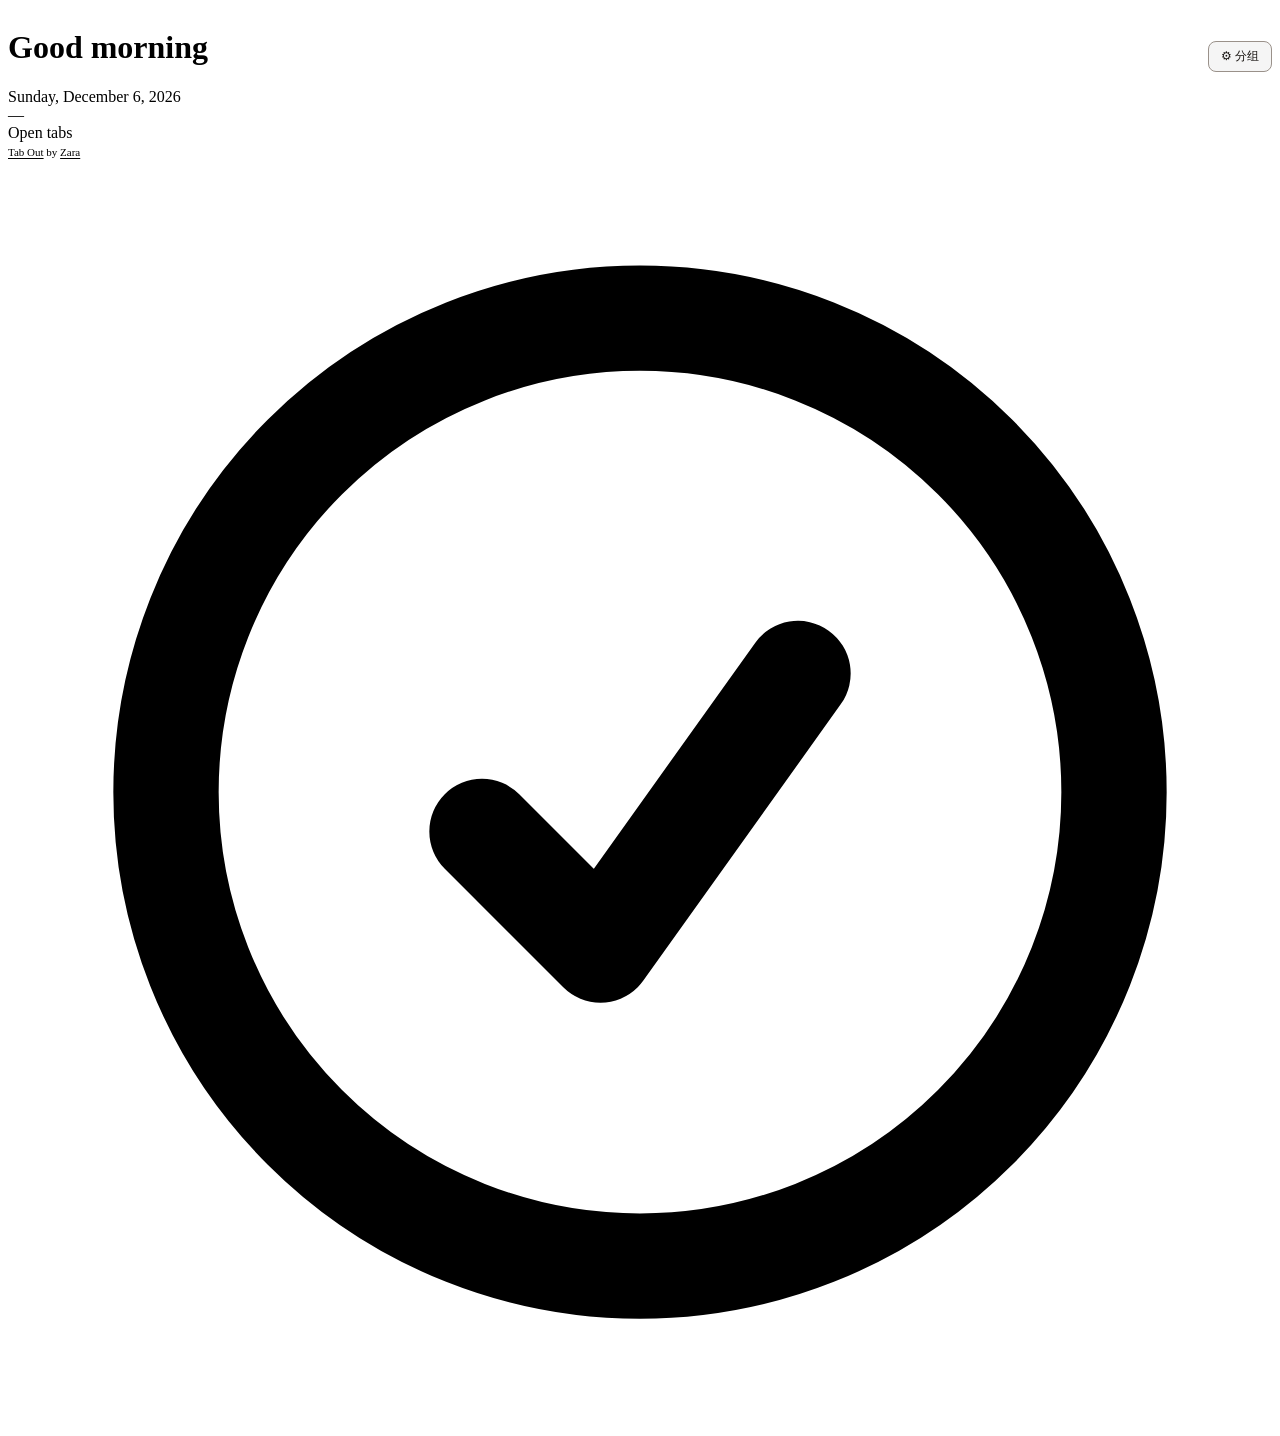
==== src/modes/tabout/index.html @ 0fa04575 "KaiTab Phase 0 MVP: 多模式壳 + Tab Out 优化 (v0.2.3) - 壳: 设置面板(模式开关/默认启动模式/版本号)、全局快捷键(Ctrl+Shift+1..4)、备份与" ====
<!DOCTYPE html>
<html lang="en">
<head>
  <meta charset="UTF-8">
  <meta name="viewport" content="width=device-width, initial-scale=1.0">
  <title>Tab Out</title>

  <!-- Google Fonts: Newsreader (for headings/numbers) + DM Sans (for body text) -->
  <link rel="preconnect" href="https://fonts.googleapis.com">
  <link href="https://fonts.googleapis.com/css2?family=Newsreader:ital,opsz,wght@0,6..72,300;0,6..72,400;0,6..72,500;1,6..72,300;1,6..72,400&family=DM+Sans:wght@300;400;500;600&display=swap" rel="stylesheet">

  <link rel="stylesheet" href="style.css">

  <!-- KaiTab option B: 自定义分组规则弹窗样式（inline 允许，CSP style-src 含 'unsafe-inline'） -->
  <style>
    header { display: flex; align-items: center; justify-content: space-between; gap: 16px; }
    .header-right { margin-left: auto; }
    .header-btn {
      border: 1px solid var(--muted, #9a918a);
      background: rgba(0,0,0,0.04);
      color: var(--ink, #1a1613);
      font: inherit; font-size: 12px;
      padding: 6px 12px; border-radius: 8px; cursor: pointer;
    }
    .header-btn:hover { background: rgba(0,0,0,0.08); }
    .tabout-modal {
      position: fixed; inset: 0; z-index: 1000;
      display: flex; align-items: center; justify-content: center;
      background: rgba(0,0,0,0.55);
    }
    .tabout-modal.hidden { display: none; }
    .tabout-modal-card {
      width: 460px; max-width: 92vw; max-height: 86vh; overflow: auto;
      background: var(--card, #16161f); border: 1px solid var(--border, #2a2a3a);
      border-radius: 14px; padding: 18px 20px; color: var(--text, #e6e6ef);
      box-shadow: 0 20px 60px rgba(0,0,0,0.5);
    }
    .tabout-modal-head { display: flex; justify-content: space-between; align-items: center; }
    .tabout-modal-head h3 { font-size: 15px; margin: 0; }
    .tabout-modal-head button { background: none; border: none; color: var(--muted, #888); font-size: 18px; cursor: pointer; }
    .tabout-modal-hint { font-size: 12px; color: var(--muted, #888); margin: 8px 0 14px; line-height: 1.6; }
    .tabout-groups-list { display: flex; flex-direction: column; gap: 8px; margin-bottom: 14px; }
    .cg-row { display: flex; align-items: center; justify-content: space-between; gap: 10px; padding: 8px 10px; background: rgba(255,255,255,0.04); border-radius: 8px; }
    .cg-row-main { font-size: 13px; }
    .cg-row-meta { color: var(--muted, #888); font-size: 11px; margin-left: 6px; }
    .cg-del { background: none; border: none; color: #ff6b6b; cursor: pointer; font-size: 14px; }
    .cg-empty { font-size: 12px; color: var(--muted, #888); padding: 6px 0; }
    .tabout-group-form { display: grid; grid-template-columns: 1fr 1fr; gap: 8px; }
    .tabout-group-form input, .tabout-group-form select {
      background: rgba(255,255,255,0.05); border: 1px solid var(--border, #2a2a3a);
      color: var(--text, #e6e6ef); border-radius: 8px; padding: 8px 10px; font: inherit; font-size: 13px;
    }
    .tabout-group-form #cg-label { grid-column: 1 / -1; }
    .tabout-group-form #cg-add { grid-column: 1 / -1; background: rgba(255,255,255,0.08); border: 1px solid var(--border,#2a2a3a); color: var(--text,#e6e6ef); border-radius: 8px; padding: 8px; cursor: pointer; font: inherit; font-size: 13px; }
    .tabout-modal-foot { margin-top: 14px; display: flex; justify-content: flex-end; }
    .tabout-modal-foot .primary { background: #4f46e5; color: #fff; border: none; border-radius: 8px; padding: 8px 18px; cursor: pointer; font: inherit; font-size: 13px; }
  </style>
</head>
<body>
<div class="container">



  <!-- ================================================================
       HEADER — greeting on the left
       ================================================================ -->
  <header>
    <div class="header-left">
      <!-- "Good afternoon" — written by getGreeting() in app.js -->
      <h1 id="greeting"></h1>
      <!-- "Friday, April 4, 2026" — written by getDateDisplay() in app.js -->
      <div class="date" id="dateDisplay"></div>
    </div>
    <div class="header-right">
      <button id="tabout-groups-btn" class="header-btn" title="分组规则" aria-label="分组规则">⚙ 分组</button>
    </div>
  </header>

  <!-- ================================================================
       TAB OUT DUPES BANNER — appears when you have extra Tab Out tabs open
       Hidden by default; app.js shows it when dupeTabOutCount > 1
       ================================================================ -->
  <div class="tab-cleanup-banner" id="tabOutDupeBanner" style="display:none">
    <div class="tab-cleanup-left">
      <div class="tab-cleanup-icon">
        <svg xmlns="http://www.w3.org/2000/svg" fill="none" viewBox="0 0 24 24" stroke-width="1.5" stroke="currentColor">
          <path stroke-linecap="round" stroke-linejoin="round" d="M15.75 17.25v3.375c0 .621-.504 1.125-1.125 1.125h-9.75a1.125 1.125 0 0 1-1.125-1.125V7.875c0-.621.504-1.125 1.125-1.125H6.75a9.06 9.06 0 0 1 1.5.124m7.5 10.376h3.375c.621 0 1.125-.504 1.125-1.125V11.25c0-4.46-3.243-8.161-7.5-8.876a9.06 9.06 0 0 0-1.5-.124H9.375c-.621 0-1.125.504-1.125 1.125v3.5m7.5 10.375H9.375a1.125 1.125 0 0 1-1.125-1.125v-9.25m12 6.625v-1.875a3.375 3.375 0 0 0-3.375-3.375h-1.5a1.125 1.125 0 0 1-1.125-1.125v-1.5a3.375 3.375 0 0 0-3.375-3.375H9.75" />
        </svg>
      </div>
      <div class="tab-cleanup-text">
        You have <strong id="tabOutDupeCount"></strong> Tab Out tabs open. Keep just this one?
      </div>
    </div>
    <button class="tab-cleanup-btn" data-action="close-tabout-dupes">Close extras</button>
  </div>

  <!-- ================================================================
       MAIN CONTENT AREA — two-column layout
       Left: open tabs (domain/mission cards)
       Right: saved for later checklist
       The right column only renders when it has items (JS controls this)
       ================================================================ -->
  <div class="dashboard-columns" id="dashboardColumns">

    <!-- LEFT COLUMN: Open tabs -->
    <div class="active-section" id="openTabsSection" style="display:none">
      <div class="section-header">
        <h2 id="openTabsSectionTitle">Right now</h2>
        <div class="section-line"></div>
        <div class="section-count" id="openTabsSectionCount"></div>
      </div>
      <div class="missions" id="openTabsMissions"></div>
    </div>

    <!-- RIGHT COLUMN: Saved for Later checklist -->
    <div class="deferred-column" id="deferredColumn" style="display:none">
      <div class="section-header">
        <h2>Saved for later</h2>
        <div class="section-line"></div>
        <div class="section-count" id="deferredCount"></div>
      </div>

      <!-- Active checklist items — injected by renderDeferredList() in app.js -->
      <div class="deferred-list" id="deferredList"></div>

      <!-- Empty state — shown when no active deferred tabs -->
      <div class="deferred-empty" id="deferredEmpty" style="display:none">
        Nothing saved. Living in the moment.
      </div>

      <!-- Archive section — collapsed by default -->
      <div class="deferred-archive" id="deferredArchive" style="display:none">
        <button class="archive-toggle" id="archiveToggle">
          <svg class="archive-chevron" xmlns="http://www.w3.org/2000/svg" fill="none" viewBox="0 0 24 24" stroke-width="2" stroke="currentColor"><path stroke-linecap="round" stroke-linejoin="round" d="m19.5 8.25-7.5 7.5-7.5-7.5" /></svg>
          Archive
          <span class="archive-count" id="archiveCount"></span>
        </button>
        <div class="archive-body" id="archiveBody" style="display:none">
          <input type="text" class="archive-search" id="archiveSearch" placeholder="Search archived tabs...">
          <div class="archive-list" id="archiveList"></div>
        </div>
      </div>
    </div>

  </div><!-- end .dashboard-columns -->

  <!-- ================================================================
       FOOTER — global stats + refresh control
       ================================================================ -->
  <footer>
    <div class="footer-stats">
      <div class="stat">
        <div class="stat-num" id="statTabs">—</div>
        <div class="stat-label">Open tabs</div>
      </div>
    </div>
    <div class="last-refresh">
      <span style="color: var(--muted); font-size: 11px;"><a href="https://github.com/zarazhangrui/tab-out" target="_blank" style="color: var(--muted); text-decoration: underline; text-underline-offset: 2px;">Tab Out</a> by <a href="https://x.com/zarazhangrui" target="_blank" style="color: var(--muted); text-decoration: underline; text-underline-offset: 2px;">Zara</a></span>
    </div>
  </footer>

</div><!-- end .container -->

<!-- ================================================================
     TOAST — floats above everything, used for action confirmations
     Hidden by default via CSS (opacity:0, translateY)
     ================================================================ -->
<div class="toast" id="toast">
  <!-- Checkmark circle icon (Heroicons outline) -->
  <svg xmlns="http://www.w3.org/2000/svg" fill="none" viewBox="0 0 24 24" stroke-width="2" stroke="currentColor">
    <path stroke-linecap="round" stroke-linejoin="round" d="M9 12.75 11.25 15 15 9.75M21 12a9 9 0 1 1-18 0 9 9 0 0 1 18 0Z" />
  </svg>
  <span id="toastText"></span>
</div>

<!-- Personal config (gitignored) — defines LOCAL_LANDING_PAGE_PATTERNS etc. -->
<!-- If the file doesn't exist, that's fine — app.js uses sensible defaults. -->

<!-- 自定义分组规则 设置弹窗 (KaiTab option B) -->
<div id="tabout-groups-modal" class="tabout-modal hidden">
  <div class="tabout-modal-card">
    <div class="tabout-modal-head">
      <h3>分组规则</h3>
      <button id="tabout-groups-close" aria-label="关闭">✕</button>
    </div>
    <p class="tabout-modal-hint">把指定域名归到一个自定义分组（如「工作」「资讯」）。规则按域名或后缀匹配，可加路径前缀。分组数据存在本地，会被 KaiTab 的「备份与恢复」一并导出。</p>
    <div id="tabout-groups-list" class="tabout-groups-list"></div>
    <div class="tabout-group-form">
      <input type="text" id="cg-label" placeholder="分组名，如 工作">
      <input type="text" id="cg-value" placeholder="域名，如 github.com">
      <select id="cg-match">
        <option value="hostname">精确域名</option>
        <option value="endsWith">后缀匹配（如 .google.com）</option>
      </select>
      <input type="text" id="cg-path" placeholder="路径前缀（可选，如 /issues）">
      <button id="cg-add">+ 添加规则</button>
    </div>
    <div class="tabout-modal-foot">
      <button id="tabout-groups-save" class="primary">保存并应用</button>
    </div>
  </div>
</div>

<!-- Main dashboard logic — loads last so the DOM is ready -->
<script src="app.js"></script>
</body>
</html>
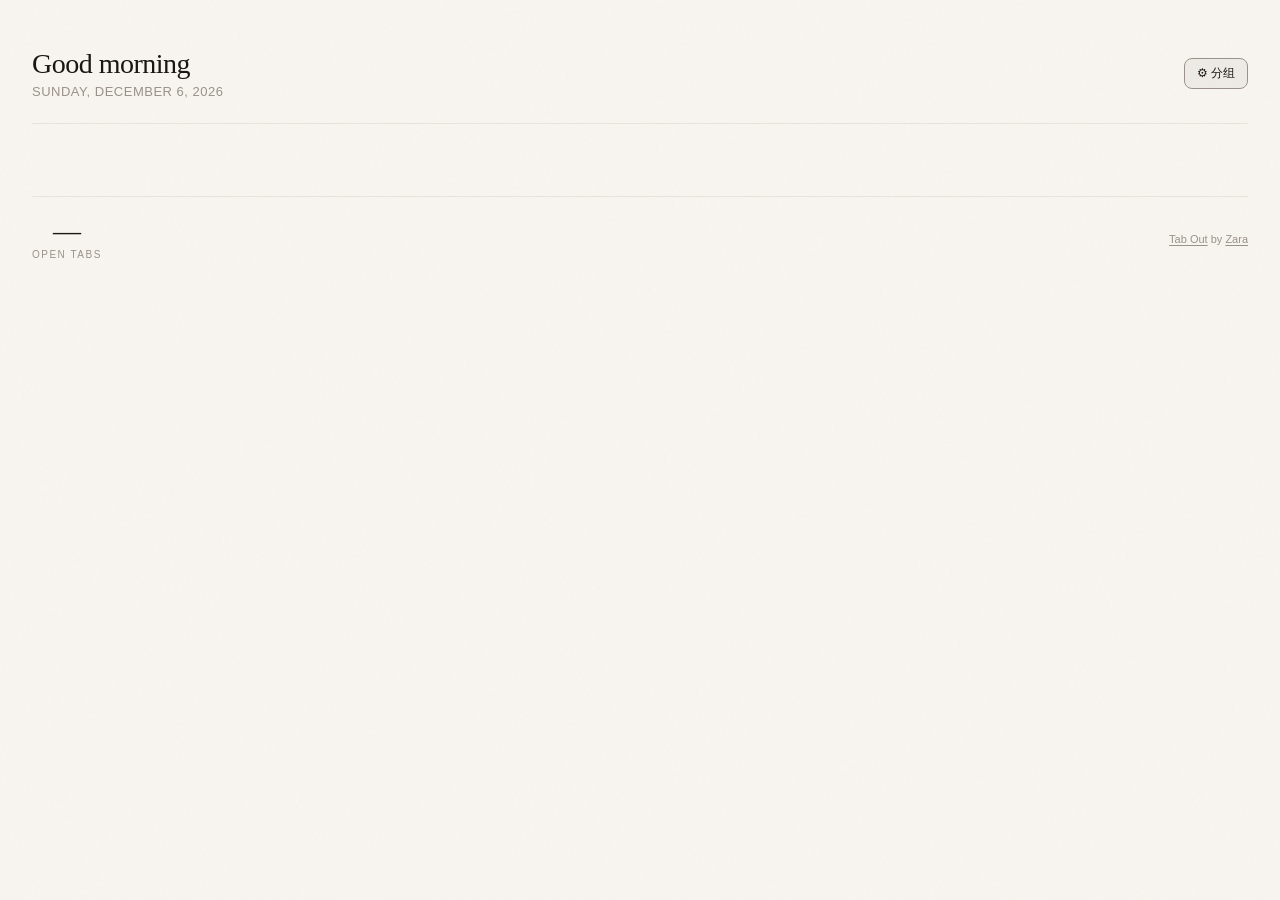
==== commit 26560c83: "feat: Tab Out 新增「常用站点磁贴」叠加层（Shortcuts） 数据与权限：自动项取 chrome.topSites（「最常访问」），走 optional_permissions，安装时" ====
--- a/src/modes/tabout/index.html
+++ b/src/modes/tabout/index.html
@@ -10,6 +10,9 @@
   <link href="https://fonts.googleapis.com/css2?family=Newsreader:ital,opsz,wght@0,6..72,300;0,6..72,400;0,6..72,500;1,6..72,300;1,6..72,400&family=DM+Sans:wght@300;400;500;600&display=swap" rel="stylesheet">
 
   <link rel="stylesheet" href="style.css">
+
+  <!-- KaiTab 叠加层：常用站点磁贴样式（KaiTab 新增，非上游内容） -->
+  <link rel="stylesheet" href="kaitab-tiles.css">
 
   <!-- KaiTab option B: 自定义分组规则弹窗样式（inline 允许，CSP style-src 含 'unsafe-inline'） -->
   <style>
@@ -77,6 +80,13 @@
   </header>
 
   <!-- ================================================================
+       KaiTab 叠加层：常用站点磁贴
+       由 kaitab-tiles.js 渲染，数据源 chrome.topSites（可选权限）。
+       未授权 / 已关闭时渲染为空，不占位。此区块属 KaiTab 新增，非上游内容。
+       ================================================================ -->
+  <div id="kaitab-tiles"></div>
+
+  <!-- ================================================================
        TAB OUT DUPES BANNER — appears when you have extra Tab Out tabs open
        Hidden by default; app.js shows it when dupeTabOutCount > 1
        ================================================================ -->
@@ -203,5 +213,8 @@
 
 <!-- Main dashboard logic — loads last so the DOM is ready -->
 <script src="app.js"></script>
+
+<!-- KaiTab 叠加层：常用站点磁贴（KaiTab 新增，独立文件便于日后整体抽离） -->
+<script src="kaitab-tiles.js"></script>
 </body>
 </html>
--- a/src/modes/tabout/style.css
+++ b/src/modes/tabout/style.css
@@ -0,0 +1,1181 @@
+/* ============================================================
+   Tab Mission Control — Dashboard Styles
+   Extracted directly from mockup.html — do not modify unless
+   also updating the mockup. This is the approved design.
+   ============================================================ */
+
+:root {
+  --ink: #1a1613;
+  --paper: #f8f5f0;
+  --warm-gray: #e8e2da;
+  --muted: #9a918a;
+  --accent-amber: #c8713a;
+  --accent-sage: #5a7a62;
+  --accent-slate: #5a6b7a;
+  --accent-rose: #b35a5a;
+  --status-active: #3d7a4a;
+  --status-cooling: #b8892e;
+  --status-abandoned: #b35a5a;
+  --card-bg: #fffdf9;
+  --shadow: rgba(26, 22, 19, 0.06);
+}
+
+* { margin: 0; padding: 0; box-sizing: border-box; }
+
+body {
+  font-family: 'DM Sans', sans-serif;
+  background: var(--paper);
+  color: var(--ink);
+  min-height: 100vh;
+  -webkit-font-smoothing: antialiased;
+}
+
+/* Subtle paper texture */
+body::before {
+  content: '';
+  position: fixed;
+  inset: 0;
+  background-image: url("data:image/svg+xml,%3Csvg viewBox='0 0 256 256' xmlns='http://www.w3.org/2000/svg'%3E%3Cfilter id='noise'%3E%3CfeTurbulence type='fractalNoise' baseFrequency='0.9' numOctaves='4' stitchTiles='stitch'/%3E%3C/filter%3E%3Crect width='100%25' height='100%25' filter='url(%23noise)' opacity='0.03'/%3E%3C/svg%3E");
+  pointer-events: none;
+  z-index: 0;
+}
+
+.container {
+  position: relative;
+  z-index: 1;
+  max-width: 960px;
+  margin: 0 auto;
+  padding: 48px 32px 80px;
+}
+
+/* When the saved-for-later sidebar is open, expand the container
+   so the tab grid still has room for 2-3 columns */
+.container:has(.dashboard-columns) {
+  max-width: 1300px;
+}
+
+/* ---- Header ---- */
+header {
+  display: flex;
+  justify-content: space-between;
+  align-items: flex-start;
+  margin-bottom: 48px;
+  padding-bottom: 24px;
+  border-bottom: 1px solid var(--warm-gray);
+}
+
+.header-left h1 {
+  font-family: 'Newsreader', serif;
+  font-weight: 300;
+  font-size: 28px;
+  letter-spacing: -0.5px;
+  color: var(--ink);
+  margin-bottom: 4px;
+}
+
+.header-left .date {
+  font-size: 13px;
+  color: var(--muted);
+  font-weight: 400;
+  letter-spacing: 0.5px;
+  text-transform: uppercase;
+}
+
+/* ---- Tab cleanup banner ---- */
+.tab-cleanup-banner {
+  background: linear-gradient(135deg, rgba(200, 113, 58, 0.04), rgba(200, 113, 58, 0.09));
+  border: 1px solid rgba(200, 113, 58, 0.18);
+  border-radius: 8px;
+  padding: 16px 24px;
+  display: flex;
+  align-items: center;
+  justify-content: space-between;
+  margin-bottom: 16px;
+}
+
+.tab-cleanup-left {
+  display: flex;
+  align-items: center;
+  gap: 16px;
+}
+
+.tab-cleanup-icon {
+  width: 36px;
+  height: 36px;
+  border-radius: 50%;
+  background: rgba(200, 113, 58, 0.1);
+  display: flex;
+  align-items: center;
+  justify-content: center;
+  flex-shrink: 0;
+}
+
+.tab-cleanup-icon svg {
+  width: 18px;
+  height: 18px;
+  color: var(--accent-amber);
+}
+
+.tab-cleanup-text {
+  font-size: 13px;
+  color: var(--ink);
+  line-height: 1.5;
+}
+
+.tab-cleanup-text strong {
+  font-weight: 600;
+}
+
+.tab-cleanup-btn {
+  font-family: 'DM Sans', sans-serif;
+  font-size: 12px;
+  font-weight: 600;
+  padding: 8px 20px;
+  border-radius: 6px;
+  border: none;
+  background: var(--accent-amber);
+  color: white;
+  cursor: pointer;
+  transition: all 0.2s;
+  white-space: nowrap;
+}
+
+.tab-cleanup-btn:hover {
+  opacity: 0.85;
+  transform: translateY(-1px);
+}
+
+/* ---- Nudge banner ---- */
+.nudge-banner {
+  background: linear-gradient(135deg, rgba(179, 90, 90, 0.04), rgba(179, 90, 90, 0.08));
+  border: 1px solid rgba(179, 90, 90, 0.15);
+  border-radius: 8px;
+  padding: 16px 24px;
+  display: flex;
+  align-items: center;
+  gap: 16px;
+  margin-bottom: 40px;
+}
+
+.nudge-icon {
+  width: 36px;
+  height: 36px;
+  border-radius: 50%;
+  background: rgba(179, 90, 90, 0.1);
+  display: flex;
+  align-items: center;
+  justify-content: center;
+  flex-shrink: 0;
+}
+
+.nudge-icon svg {
+  width: 18px;
+  height: 18px;
+  color: var(--status-abandoned);
+}
+
+.nudge-text {
+  font-size: 13px;
+  color: var(--ink);
+  line-height: 1.5;
+}
+
+.nudge-text strong {
+  font-weight: 600;
+}
+
+/* ---- Section Headers ---- */
+.section-header {
+  display: flex;
+  align-items: center;
+  gap: 12px;
+  margin-bottom: 20px;
+  margin-top: 8px;
+}
+
+.section-header h2 {
+  font-family: 'Newsreader', serif;
+  font-weight: 400;
+  font-size: 18px;
+  font-style: italic;
+  color: var(--muted);
+  white-space: nowrap;
+}
+
+.section-line {
+  flex: 1;
+  height: 1px;
+  background: var(--warm-gray);
+}
+
+.section-count {
+  font-size: 12px;
+  color: var(--muted);
+  font-weight: 500;
+  letter-spacing: 0.5px;
+  white-space: nowrap;
+}
+
+/* ---- Mission Cards ---- */
+.missions {
+  columns: 280px;
+  column-gap: 12px;
+  margin-bottom: 40px;
+}
+
+.mission-card {
+  background: var(--card-bg);
+  border: 1px solid var(--warm-gray);
+  border-radius: 8px;
+  padding: 16px 18px;
+  display: flex;
+  flex-direction: column;
+  gap: 8px;
+  transition: box-shadow 0.25s ease, transform 0.25s ease;
+  cursor: pointer;
+  position: relative;
+  overflow: hidden;
+  break-inside: avoid;       /* don't split a card across columns */
+  margin-bottom: 12px;       /* vertical spacing (replaces grid gap) */
+}
+
+/* Colored top border instead of side bar for grid cards */
+.mission-card::before {
+  content: '';
+  position: absolute;
+  top: 0;
+  left: 0;
+  right: 0;
+  height: 3px;
+  background: var(--warm-gray);
+}
+
+.mission-card.has-active-bar::before { background: var(--status-active); }
+.mission-card.has-amber-bar::before { background: var(--accent-amber); }
+.mission-card.has-neutral-bar::before { background: var(--warm-gray); }
+
+.mission-card:hover {
+  box-shadow: 0 4px 20px var(--shadow);
+  transform: translateY(-1px);
+}
+
+/* Closing animation — card scales down and fades out */
+.mission-card.closing {
+  opacity: 0;
+  transform: scale(0.9);
+  transition: opacity 0.25s ease, transform 0.25s ease;
+  pointer-events: none;
+}
+
+.mission-card.collapsed {
+  display: none !important;
+}
+
+/* Old side status bar — hidden, replaced by top border via ::before */
+.status-bar {
+  display: none;
+}
+
+.mission-content {
+  min-width: 0;
+}
+
+/* Hide the right-side meta (page count) — info is already in the badge */
+.mission-meta {
+  display: none;
+}
+
+.mission-top {
+  display: flex;
+  align-items: center;
+  gap: 10px;
+  margin-bottom: 6px;
+  flex-wrap: wrap;
+}
+
+.mission-name {
+  font-weight: 600;
+  font-size: 15px;
+  color: var(--ink);
+  letter-spacing: -0.2px;
+}
+
+.mission-tag {
+  font-size: 10px;
+  text-transform: uppercase;
+  letter-spacing: 1px;
+  font-weight: 600;
+  padding: 2px 8px;
+  border-radius: 3px;
+}
+
+.mission-tag.active {
+  color: var(--status-active);
+  background: rgba(61, 122, 74, 0.08);
+}
+
+.mission-tag.cooling {
+  color: var(--status-cooling);
+  background: rgba(184, 137, 46, 0.08);
+}
+
+.mission-tag.abandoned {
+  color: var(--status-abandoned);
+  background: rgba(179, 90, 90, 0.08);
+}
+
+/* Tab indicator badge — shows how many Chrome tabs are still open for this mission */
+.open-tabs-badge {
+  display: inline-flex;
+  align-items: center;
+  gap: 4px;
+  font-size: 10px;
+  font-weight: 500;
+  color: var(--accent-amber);
+  background: rgba(200, 113, 58, 0.08);
+  padding: 2px 8px;
+  border-radius: 3px;
+}
+
+.open-tabs-badge svg {
+  width: 10px;
+  height: 10px;
+}
+
+.mission-summary {
+  font-size: 13px;
+  color: var(--muted);
+  line-height: 1.5;
+  margin-bottom: 8px;
+}
+
+.mission-pages {
+  display: flex;
+  flex-direction: column;
+  gap: 0;
+}
+
+/* ---- Tab row — each tab is a full-width row with favicon, title, and actions ---- */
+.page-chip {
+  font-size: 13px;
+  color: var(--ink);
+  background: transparent;
+  padding: 8px 4px;
+  border-radius: 0;
+  border: none;
+  border-bottom: 1px solid rgba(154, 145, 138, 0.1);
+  position: relative;
+  display: flex;
+  align-items: center;
+  gap: 8px;
+  line-height: 1.4;
+}
+
+.page-chip:last-child,
+.page-chip-overflow {
+  border-bottom: none;
+}
+
+/* Favicon */
+.chip-favicon {
+  width: 16px;
+  height: 16px;
+  flex-shrink: 0;
+  border-radius: 2px;
+}
+
+/* Offline letter-badge fallback (no external favicon service needed) */
+.chip-favicon.favicon-letter,
+.deferred-favicon.favicon-letter {
+  display: inline-flex;
+  align-items: center;
+  justify-content: center;
+  color: #fff;
+  font-weight: 700;
+  line-height: 1;
+  text-transform: uppercase;
+}
+.chip-favicon.favicon-letter { font-size: 10px; }
+
+.deferred-favicon {
+  width: 14px;
+  height: 14px;
+  border-radius: 3px;
+  flex-shrink: 0;
+  vertical-align: -2px;
+  margin-right: 4px;
+}
+.deferred-favicon.favicon-letter { font-size: 9px; }
+
+/* Title text — wraps naturally, no truncation */
+.chip-text {
+  flex: 1;
+  min-width: 0;
+  /* Show up to 2 lines, then ellipsis */
+  display: -webkit-box;
+  -webkit-line-clamp: 2;
+  -webkit-box-orient: vertical;
+  overflow: hidden;
+}
+
+/* Duplicate badge */
+.chip-dupe-badge {
+  color: var(--accent-amber);
+  font-weight: 600;
+}
+
+/* Duplicate border highlight */
+.chip-has-dupes {
+  border-color: rgba(200, 113, 58, 0.25);
+}
+
+/* Action buttons grouped on the right */
+.chip-actions {
+  display: flex;
+  align-items: center;
+  gap: 2px;
+  flex-shrink: 0;
+  margin-left: auto;
+}
+
+/* ---- Chip action buttons (save + close) ---- */
+.chip-action {
+  display: inline-flex;
+  align-items: center;
+  justify-content: center;
+  background: none;
+  border: none;
+  color: var(--muted);
+  cursor: pointer;
+  padding: 4px;
+  border-radius: 4px;
+  opacity: 0.35;
+  transition: opacity 0.15s, color 0.15s, background 0.15s;
+  flex-shrink: 0;
+}
+
+.chip-action svg {
+  width: 15px;
+  height: 15px;
+}
+
+.chip-action:hover {
+  opacity: 1;
+  background: rgba(154, 145, 138, 0.1);
+}
+
+.chip-save:hover {
+  color: var(--accent-sage);
+  background: rgba(90, 122, 98, 0.08);
+}
+
+.chip-close:hover {
+  color: var(--status-abandoned);
+  background: rgba(179, 90, 90, 0.08);
+}
+
+.page-chip.clickable {
+  cursor: pointer;
+  transition: background 0.15s ease;
+}
+
+.page-chip.clickable:hover {
+  background: rgba(200, 113, 58, 0.04);
+}
+
+/* "+N more" overflow chip */
+.page-chip-overflow {
+  font-size: 12px;
+  color: var(--muted);
+  padding: 6px 4px;
+}
+
+/* mission-meta hidden — see above */
+
+.mission-time {
+  font-size: 12px;
+  color: var(--muted);
+  margin-bottom: 4px;
+}
+
+.mission-page-count {
+  font-size: 20px;
+  font-family: 'Newsreader', serif;
+  font-weight: 300;
+  color: var(--ink);
+  line-height: 1;
+}
+
+.mission-page-label {
+  font-size: 10px;
+  color: var(--muted);
+  text-transform: uppercase;
+  letter-spacing: 1px;
+}
+
+/* ---- Actions row ---- */
+.actions {
+  display: flex;
+  gap: 8px;
+  margin-top: 10px;
+}
+
+.action-btn {
+  font-size: 11px;
+  font-family: 'DM Sans', sans-serif;
+  font-weight: 500;
+  padding: 5px 14px;
+  border-radius: 4px;
+  border: 1px solid var(--warm-gray);
+  background: var(--card-bg);
+  color: var(--muted);
+  cursor: pointer;
+  transition: all 0.2s;
+  display: inline-flex;
+  align-items: center;
+  gap: 5px;
+}
+
+.action-btn:hover {
+  border-color: var(--ink);
+  color: var(--ink);
+}
+
+.action-btn svg {
+  width: 12px;
+  height: 12px;
+}
+
+.action-btn.primary {
+  background: var(--ink);
+  color: var(--paper);
+  border-color: var(--ink);
+}
+
+.action-btn.primary:hover {
+  opacity: 0.85;
+}
+
+.action-btn.close-tabs {
+  border-color: rgba(200, 113, 58, 0.3);
+  color: var(--accent-amber);
+  background: rgba(200, 113, 58, 0.04);
+}
+
+.action-btn.close-tabs:hover {
+  background: rgba(200, 113, 58, 0.1);
+  border-color: var(--accent-amber);
+}
+
+.action-btn.save-tabs {
+  border-color: rgba(90, 122, 98, 0.3);
+  color: var(--accent-sage);
+  background: rgba(90, 122, 98, 0.04);
+}
+
+.action-btn.save-tabs:hover {
+  background: rgba(90, 122, 98, 0.1);
+  border-color: var(--accent-sage);
+}
+
+.action-btn.danger {
+  color: var(--status-abandoned);
+}
+
+.action-btn.danger:hover {
+  border-color: var(--status-abandoned);
+  color: var(--status-abandoned);
+}
+
+/* ---- Toast notification ---- */
+.toast {
+  position: fixed;
+  bottom: 32px;
+  left: 50%;
+  transform: translateX(-50%) translateY(80px);
+  background: var(--ink);
+  color: var(--paper);
+  font-family: 'DM Sans', sans-serif;
+  font-size: 13px;
+  font-weight: 500;
+  padding: 12px 24px;
+  border-radius: 8px;
+  box-shadow: 0 8px 32px rgba(0,0,0,0.2);
+  z-index: 100;
+  opacity: 0;
+  transition: all 0.4s cubic-bezier(0.16, 1, 0.3, 1);
+  pointer-events: none;
+  display: flex;
+  align-items: center;
+  gap: 8px;
+}
+
+.toast.visible {
+  opacity: 1;
+  transform: translateX(-50%) translateY(0);
+}
+
+.toast svg {
+  width: 16px;
+  height: 16px;
+  color: var(--status-active);
+}
+
+/* ---- Footer ---- */
+footer {
+  margin-top: 48px;
+  padding-top: 20px;
+  border-top: 1px solid var(--warm-gray);
+  display: flex;
+  justify-content: space-between;
+  align-items: center;
+}
+
+.footer-stats {
+  display: flex;
+  gap: 32px;
+}
+
+.stat {
+  text-align: center;
+}
+
+.stat-num {
+  font-family: 'Newsreader', serif;
+  font-size: 28px;
+  font-weight: 300;
+  color: var(--ink);
+  line-height: 1;
+  transition: all 0.3s;
+}
+
+.stat-label {
+  font-size: 10px;
+  text-transform: uppercase;
+  letter-spacing: 1.5px;
+  color: var(--muted);
+  margin-top: 4px;
+}
+
+.last-refresh {
+  font-size: 11px;
+  color: var(--muted);
+}
+
+.refresh-btn {
+  font-family: 'DM Sans', sans-serif;
+  font-size: 11px;
+  font-weight: 500;
+  color: var(--accent-amber);
+  background: none;
+  border: none;
+  cursor: pointer;
+  text-decoration: underline;
+  text-underline-offset: 2px;
+}
+
+/* ---- Animations ---- */
+@keyframes fadeUp {
+  from { opacity: 0; transform: translateY(12px); }
+  to { opacity: 1; transform: translateY(0); }
+}
+
+header { animation: fadeUp 0.5s ease both; }
+.tab-cleanup-banner { animation: fadeUp 0.5s ease 0.1s both; }
+.nudge-banner { animation: fadeUp 0.5s ease 0.15s both; }
+.active-section .section-header { animation: fadeUp 0.5s ease 0.2s both; }
+.active-section .missions .mission-card:nth-child(1) { animation: fadeUp 0.4s ease 0.25s both; }
+.active-section .missions .mission-card:nth-child(2) { animation: fadeUp 0.4s ease 0.3s both; }
+.active-section .missions .mission-card:nth-child(3) { animation: fadeUp 0.4s ease 0.35s both; }
+.active-section .missions .mission-card:nth-child(4) { animation: fadeUp 0.4s ease 0.4s both; }
+.abandoned-section .section-header { animation: fadeUp 0.5s ease 0.45s both; }
+.abandoned-section .missions .mission-card:nth-child(1) { animation: fadeUp 0.4s ease 0.5s both; }
+.abandoned-section .missions .mission-card:nth-child(2) { animation: fadeUp 0.4s ease 0.55s both; }
+.abandoned-section .missions .mission-card:nth-child(3) { animation: fadeUp 0.4s ease 0.6s both; }
+footer { animation: fadeUp 0.5s ease 0.65s both; }
+
+.deferred-list .deferred-item:nth-child(1) { animation-delay: 0.05s; }
+.deferred-list .deferred-item:nth-child(2) { animation-delay: 0.1s; }
+.deferred-list .deferred-item:nth-child(3) { animation-delay: 0.15s; }
+.deferred-list .deferred-item:nth-child(4) { animation-delay: 0.2s; }
+.deferred-list .deferred-item:nth-child(5) { animation-delay: 0.25s; }
+.deferred-column .section-header { animation: fadeUp 0.5s ease 0.1s both; }
+
+
+/* ================================================================
+   STATIC DEFAULT VIEW — new elements added for "AI on demand"
+   ================================================================ */
+
+/* ---- Neutral status bar (domain-grouped cards, no AI color) ---- */
+.status-bar.neutral {
+  background: var(--warm-gray);
+}
+
+/* ---- "Domain" tag on static domain cards ---- */
+.mission-tag.neutral {
+  color: var(--muted);
+  background: rgba(154, 145, 138, 0.1);
+}
+
+/* ================================================================
+   MISSIONS EMPTY STATE
+   Shown when all mission cards have been closed.
+   A calm, satisfying "you did it" moment.
+   ================================================================ */
+
+.missions-empty-state {
+  /* Takes the full width — spans all columns */
+  column-span: all;
+
+  display: flex;
+  flex-direction: column;
+  align-items: center;
+  justify-content: center;
+  gap: 12px;
+
+  padding: 56px 24px;
+  text-align: center;
+
+  animation: fadeUp 0.5s ease both;
+}
+
+/* CSS-drawn checkmark in a glowing circle */
+.empty-checkmark {
+  width: 56px;
+  height: 56px;
+  border-radius: 50%;
+  background: rgba(90, 122, 98, 0.1);
+  border: 1.5px solid rgba(90, 122, 98, 0.3);
+
+  /* Soft sage glow */
+  box-shadow: 0 0 0 8px rgba(90, 122, 98, 0.05),
+              0 0 0 16px rgba(90, 122, 98, 0.03);
+
+  display: flex;
+  align-items: center;
+  justify-content: center;
+
+  /* Pop in with a gentle scale animation */
+  animation: checkPop 0.5s cubic-bezier(0.34, 1.56, 0.64, 1) 0.1s both;
+}
+
+.empty-checkmark svg {
+  width: 26px;
+  height: 26px;
+  color: var(--accent-sage);
+  stroke-width: 2.5;
+}
+
+@keyframes checkPop {
+  from { transform: scale(0.6); opacity: 0; }
+  to   { transform: scale(1);   opacity: 1; }
+}
+
+.empty-title {
+  font-family: 'Newsreader', serif;
+  font-size: 20px;
+  font-weight: 400;
+  font-style: italic;
+  color: var(--ink);
+  letter-spacing: -0.3px;
+}
+
+.empty-subtitle {
+  font-size: 13px;
+  color: var(--muted);
+  font-weight: 400;
+  letter-spacing: 0.3px;
+}
+
+
+/* ================================================================
+   UPDATE BANNER
+   Appears at the very top of the page when a new version is available.
+   Intentionally thin and unobtrusive — it's informational, not urgent.
+   The warm sage green palette feels calm and positive ("new thing!"),
+   contrasting with the amber/rose warning tones used elsewhere.
+   ================================================================ */
+
+.update-banner {
+  /* Thin bar — sits above the header, below the container's top padding */
+  display: flex;
+  align-items: center;
+  justify-content: space-between;
+  gap: 12px;
+
+  /* Sage green tint — matches accent-sage but very light */
+  background: linear-gradient(135deg, rgba(90, 122, 98, 0.05), rgba(90, 122, 98, 0.10));
+  border: 1px solid rgba(90, 122, 98, 0.22);
+  border-radius: 8px;
+  padding: 10px 16px;
+
+  /* Push the header down slightly */
+  margin-bottom: 24px;
+
+  /* Slide in from above when it appears */
+  animation: bannerSlideIn 0.35s cubic-bezier(0.16, 1, 0.3, 1) both;
+}
+
+@keyframes bannerSlideIn {
+  from { opacity: 0; transform: translateY(-8px); }
+  to   { opacity: 1; transform: translateY(0); }
+}
+
+/* Left cluster: icon + text */
+.update-banner-left {
+  display: flex;
+  align-items: center;
+  gap: 10px;
+  flex: 1;
+  min-width: 0; /* prevents text overflow from breaking layout */
+}
+
+.update-banner-icon {
+  width: 16px;
+  height: 16px;
+  color: var(--accent-sage);
+  flex-shrink: 0;
+  opacity: 0.85;
+}
+
+.update-banner-text {
+  font-size: 13px;
+  color: var(--ink);
+  font-weight: 400;
+  line-height: 1.4;
+  opacity: 0.85;
+}
+
+/* Right cluster: action button + dismiss X */
+.update-banner-right {
+  display: flex;
+  align-items: center;
+  gap: 8px;
+  flex-shrink: 0;
+}
+
+/* "Update now" button — small, filled, sage green */
+.update-banner-btn {
+  font-family: 'DM Sans', sans-serif;
+  font-size: 12px;
+  font-weight: 500;
+  color: #fff;
+  background: var(--accent-sage);
+  border: none;
+  border-radius: 5px;
+  padding: 5px 12px;
+  cursor: pointer;
+  letter-spacing: 0.2px;
+  transition: background 0.2s, opacity 0.2s;
+  white-space: nowrap;
+}
+
+.update-banner-btn:hover {
+  background: #4a6952; /* slightly darker sage */
+}
+
+.update-banner-btn:disabled {
+  opacity: 0.55;
+  cursor: not-allowed;
+}
+
+/* Dismiss X button — minimal, icon-only */
+.update-banner-dismiss {
+  display: flex;
+  align-items: center;
+  justify-content: center;
+  width: 24px;
+  height: 24px;
+  border: none;
+  background: transparent;
+  cursor: pointer;
+  border-radius: 4px;
+  color: var(--muted);
+  transition: background 0.15s, color 0.15s;
+  padding: 0;
+  flex-shrink: 0;
+}
+
+.update-banner-dismiss:hover {
+  background: rgba(26, 22, 19, 0.06);
+  color: var(--ink);
+}
+
+.update-banner-dismiss svg {
+  width: 14px;
+  height: 14px;
+}
+
+
+/* ================================================================
+   SAVED FOR LATER — Checklist Column + Archive
+   ================================================================ */
+
+/* ---- Two-column layout ---- */
+.dashboard-columns {
+  display: flex;
+  gap: 32px;
+  align-items: flex-start;
+}
+
+/* Open tabs column keeps the grid layout */
+.dashboard-columns .active-section {
+  flex: 1;
+  min-width: 600px;
+}
+
+/* Saved for later column — fixed width on the right, scrolls independently */
+.deferred-column {
+  width: 280px;
+  flex-shrink: 0;
+  position: sticky;
+  top: 32px;
+  max-height: calc(100vh - 64px);
+  overflow-y: auto;
+}
+
+/* On narrow screens, stack vertically */
+@media (max-width: 800px) {
+  .dashboard-columns {
+    flex-direction: column;
+  }
+  .deferred-column {
+    width: 100%;
+    position: static;
+  }
+}
+
+/* ---- Checklist items ---- */
+.deferred-item {
+  display: flex;
+  align-items: flex-start;
+  gap: 10px;
+  padding: 10px 0;
+  border-bottom: 1px solid rgba(154, 145, 138, 0.12);
+  animation: fadeUp 0.3s ease both;
+}
+
+.deferred-item:last-child {
+  border-bottom: none;
+}
+
+/* Custom checkbox */
+.deferred-checkbox {
+  appearance: none;
+  -webkit-appearance: none;
+  width: 18px;
+  height: 18px;
+  border: 2px solid var(--warm-gray);
+  border-radius: 4px;
+  cursor: pointer;
+  flex-shrink: 0;
+  margin-top: 1px;
+  transition: all 0.2s;
+  position: relative;
+}
+
+.deferred-checkbox:hover {
+  border-color: var(--accent-sage);
+}
+
+.deferred-checkbox:checked {
+  background: var(--accent-sage);
+  border-color: var(--accent-sage);
+}
+
+/* Checkmark inside the checkbox */
+.deferred-checkbox:checked::after {
+  content: '';
+  position: absolute;
+  top: 2px;
+  left: 5px;
+  width: 4px;
+  height: 8px;
+  border: solid white;
+  border-width: 0 2px 2px 0;
+  transform: rotate(45deg);
+}
+
+/* Item content (title, domain, time) */
+.deferred-info {
+  flex: 1;
+  min-width: 0;
+}
+
+.deferred-title {
+  font-size: 13px;
+  color: var(--ink);
+  text-decoration: none;
+  display: block;
+  overflow: hidden;
+  text-overflow: ellipsis;
+  white-space: nowrap;
+  transition: color 0.15s;
+}
+
+.deferred-title:hover {
+  color: var(--accent-amber);
+}
+
+.deferred-meta {
+  font-size: 11px;
+  color: var(--muted);
+  margin-top: 2px;
+  display: flex;
+  gap: 8px;
+}
+
+/* Checked-off item — strikethrough + faded */
+.deferred-item.checked .deferred-title {
+  text-decoration: line-through;
+  color: var(--muted);
+}
+
+.deferred-item.checked .deferred-meta {
+  opacity: 0.5;
+}
+
+/* Dismiss (X) button */
+.deferred-dismiss {
+  background: none;
+  border: none;
+  color: var(--muted);
+  cursor: pointer;
+  padding: 2px;
+  opacity: 0.3;
+  transition: opacity 0.15s, color 0.15s;
+  flex-shrink: 0;
+  margin-top: 1px;
+}
+
+.deferred-dismiss svg {
+  width: 14px;
+  height: 14px;
+}
+
+.deferred-dismiss:hover {
+  opacity: 1;
+  color: var(--status-abandoned);
+}
+
+/* Slide-out animation for items being removed */
+.deferred-item.removing {
+  opacity: 0;
+  transform: translateX(20px);
+  transition: opacity 0.3s ease, transform 0.3s ease;
+}
+
+/* ---- Empty state ---- */
+.deferred-empty {
+  font-size: 13px;
+  color: var(--muted);
+  font-style: italic;
+  padding: 24px 0;
+  text-align: center;
+}
+
+/* ---- Archive section ---- */
+.deferred-archive {
+  margin-top: 16px;
+  padding-top: 12px;
+  border-top: 1px solid var(--warm-gray);
+}
+
+.archive-toggle {
+  font-family: 'DM Sans', sans-serif;
+  font-size: 12px;
+  font-weight: 500;
+  color: var(--muted);
+  background: none;
+  border: none;
+  cursor: pointer;
+  display: flex;
+  align-items: center;
+  gap: 6px;
+  padding: 4px 0;
+  width: 100%;
+  text-align: left;
+  transition: color 0.15s;
+}
+
+.archive-toggle:hover {
+  color: var(--ink);
+}
+
+.archive-chevron {
+  width: 14px;
+  height: 14px;
+  transition: transform 0.2s;
+}
+
+.archive-toggle.open .archive-chevron {
+  transform: rotate(180deg);
+}
+
+.archive-count {
+  font-size: 11px;
+  color: var(--muted);
+  opacity: 0.7;
+}
+
+.archive-body {
+  padding-top: 12px;
+}
+
+.archive-search {
+  font-family: 'DM Sans', sans-serif;
+  font-size: 12px;
+  width: 100%;
+  padding: 8px 12px;
+  border: 1px solid var(--warm-gray);
+  border-radius: 6px;
+  background: var(--card-bg);
+  color: var(--ink);
+  outline: none;
+  transition: border-color 0.2s;
+  margin-bottom: 12px;
+}
+
+.archive-search:focus {
+  border-color: var(--accent-amber);
+}
+
+.archive-search::placeholder {
+  color: var(--muted);
+}
+
+/* Archive items are simpler — just title + domain + date */
+.archive-item {
+  display: flex;
+  align-items: center;
+  gap: 8px;
+  padding: 6px 0;
+  border-bottom: 1px solid rgba(154, 145, 138, 0.08);
+}
+
+.archive-item:last-child {
+  border-bottom: none;
+}
+
+.archive-item-title {
+  font-size: 12px;
+  color: var(--muted);
+  text-decoration: none;
+  overflow: hidden;
+  text-overflow: ellipsis;
+  white-space: nowrap;
+  flex: 1;
+  min-width: 0;
+  transition: color 0.15s;
+}
+
+.archive-item-title:hover {
+  color: var(--ink);
+}
+
+.archive-item-date {
+  font-size: 10px;
+  color: var(--muted);
+  opacity: 0.6;
+  flex-shrink: 0;
+}
--- a/src/modes/tabout/kaitab-tiles.css
+++ b/src/modes/tabout/kaitab-tiles.css
@@ -0,0 +1,261 @@
+/* ============================================================
+   KaiTab 叠加层样式 —— 常用站点磁贴
+   ⚠️ 归属：本文件由 KaiTab 新增，不是 Tab Out 上游内容。
+   视觉目标：贴近 Chrome 新标签页的磁贴——圆形图标 + 下方站名。
+   配色沿用 Tab Out 的主题变量（--ink / --paper / --warm-gray /
+   --muted / --card-bg），不新增色板，保证与上游视觉一致。
+   分隔风格复用上游 .section-header / .section-line（见样式末尾说明）。
+   ============================================================ */
+
+#kaitab-tiles {
+  /* header 自带 48px 下边距，这里回收一部分，让磁贴区贴近头部 */
+  margin: -24px 0 40px;
+}
+
+.kt-row {
+  display: flex;
+  flex-wrap: wrap;
+  gap: 16px 8px;
+}
+
+.kt-tile {
+  position: relative;
+  width: 76px;
+  border-radius: 10px;
+  transition: background 0.15s;
+}
+
+.kt-tile:hover {
+  background: rgba(0, 0, 0, 0.04);
+}
+
+/* 可点击区域（图标 + 站名）；隐藏按钮是它的兄弟节点，不嵌在链接里 */
+.kt-link {
+  display: flex;
+  flex-direction: column;
+  align-items: center;
+  gap: 8px;
+  padding: 6px 2px 8px;
+  text-decoration: none;
+}
+
+.kt-icon {
+  position: relative;
+  width: 44px;
+  height: 44px;
+  border-radius: 50%;
+  background: var(--card-bg, #fffdf9);
+  border: 1px solid var(--warm-gray, #e8e2da);
+  display: flex;
+  align-items: center;
+  justify-content: center;
+  overflow: hidden;
+  flex: 0 0 auto;
+}
+
+.kt-favicon {
+  width: 26px;
+  height: 26px;
+  object-fit: contain;
+}
+
+.kt-dot {
+  width: 100%;
+  height: 100%;
+  display: flex;
+  align-items: center;
+  justify-content: center;
+  color: #fff;
+  font-size: 17px;
+  font-weight: 600;
+}
+
+.kt-label {
+  max-width: 76px;
+  font-size: 12px;
+  line-height: 1.3;
+  color: var(--ink, #1a1613);
+  text-align: center;
+  overflow: hidden;
+  text-overflow: ellipsis;
+  white-space: nowrap;
+}
+
+/* ---- 磁贴右上角「⋮」菜单 ---- */
+.kt-more {
+  position: absolute;
+  top: 0;
+  right: 2px;
+  width: 18px;
+  height: 18px;
+  padding: 0;
+  line-height: 16px;
+  border: 1px solid var(--warm-gray, #e8e2da);
+  border-radius: 50%;
+  background: var(--paper, #f8f5f0);
+  color: var(--muted, #9a918a);
+  font-size: 12px;
+  cursor: pointer;
+  opacity: 0;
+  transition: opacity 0.15s;
+}
+
+.kt-tile:hover .kt-more,
+.kt-more:focus-visible {
+  opacity: 1;
+}
+
+.kt-more:hover {
+  color: var(--ink, #1a1613);
+  border-color: var(--muted, #9a918a);
+}
+
+.kt-menu {
+  position: absolute;
+  top: 26px;
+  right: 0;
+  z-index: 30;
+  min-width: 152px;
+  padding: 6px;
+  background: var(--card-bg, #fffdf9);
+  border: 1px solid var(--warm-gray, #e8e2da);
+  border-radius: 10px;
+  box-shadow: 0 8px 24px rgba(26, 22, 19, 0.12);
+}
+
+.kt-menu-item {
+  display: block;
+  width: 100%;
+  padding: 8px 10px;
+  border: none;
+  border-radius: 6px;
+  background: transparent;
+  color: var(--ink, #1a1613);
+  font: inherit;
+  font-size: 13px;
+  text-align: left;
+  cursor: pointer;
+}
+
+.kt-menu-item:hover {
+  background: rgba(0, 0, 0, 0.05);
+}
+
+.kt-hint {
+  display: flex;
+  align-items: center;
+  gap: 10px;
+  margin-bottom: 12px;
+  font-size: 12px;
+  color: var(--muted, #9a918a);
+}
+
+.kt-btn {
+  border: 1px solid var(--warm-gray, #e8e2da);
+  background: rgba(0, 0, 0, 0.03);
+  color: var(--ink, #1a1613);
+  font: inherit;
+  font-size: 12px;
+  padding: 5px 10px;
+  border-radius: 8px;
+  cursor: pointer;
+}
+
+.kt-btn:hover {
+  background: rgba(0, 0, 0, 0.07);
+}
+
+.kt-btn-primary {
+  background: var(--ink, #1a1613);
+  border-color: var(--ink, #1a1613);
+  color: var(--paper, #f8f5f0);
+}
+
+.kt-btn-primary:hover {
+  background: #000;
+}
+
+/* ---- "+ Add shortcut" 磁贴（放行尾，与 Chrome 一致）---- */
+.kt-add {
+  width: 76px;
+  padding: 6px 2px 8px;
+  display: flex;
+  flex-direction: column;
+  align-items: center;
+  gap: 8px;
+  border: none;
+  border-radius: 10px;
+  background: transparent;
+  font: inherit;
+  cursor: pointer;
+  color: var(--muted, #9a918a);
+}
+
+.kt-add:hover {
+  background: rgba(0, 0, 0, 0.04);
+}
+
+.kt-icon-add {
+  background: transparent;
+  border-style: dashed;
+  font-size: 22px;
+  line-height: 1;
+  color: var(--muted, #9a918a);
+}
+
+/* ---- 拖动排序（指针式，视觉自己接管）---- */
+.kt-tile {
+  cursor: grab;
+}
+
+.kt-tile.kt-dragging {
+  opacity: 0.35;                 /* 原位留一个"坑"，让位效果才看得出来 */
+}
+
+/* 跟手浮动的副本（position: fixed + pointer-events: none，事件穿透到真实磁贴） */
+.kt-ghost {
+  position: fixed;
+  top: 0;
+  left: 0;
+  z-index: 9999;
+  pointer-events: none;
+  opacity: 0.92;
+  border-radius: 10px;
+  background: var(--card-bg, #fffdf9);
+  box-shadow: 0 10px 28px rgba(26, 22, 19, 0.18);
+}
+
+body.kt-reordering,
+body.kt-reordering * {
+  cursor: grabbing;
+  user-select: none;
+  -webkit-user-select: none;
+}
+
+/* ---- 添加表单 ---- */
+.kt-form {
+  display: flex;
+  flex-wrap: wrap;
+  align-items: center;
+  gap: 8px;
+  margin-top: 14px;
+}
+
+.kt-input {
+  border: 1px solid var(--warm-gray, #e8e2da);
+  background: var(--card-bg, #fffdf9);
+  color: var(--ink, #1a1613);
+  border-radius: 8px;
+  padding: 6px 10px;
+  font: inherit;
+  font-size: 12px;
+}
+
+.kt-input-url {
+  min-width: 200px;
+}
+
+.kt-form-msg {
+  font-size: 11px;
+  color: var(--accent-rose, #b35a5a);
+}
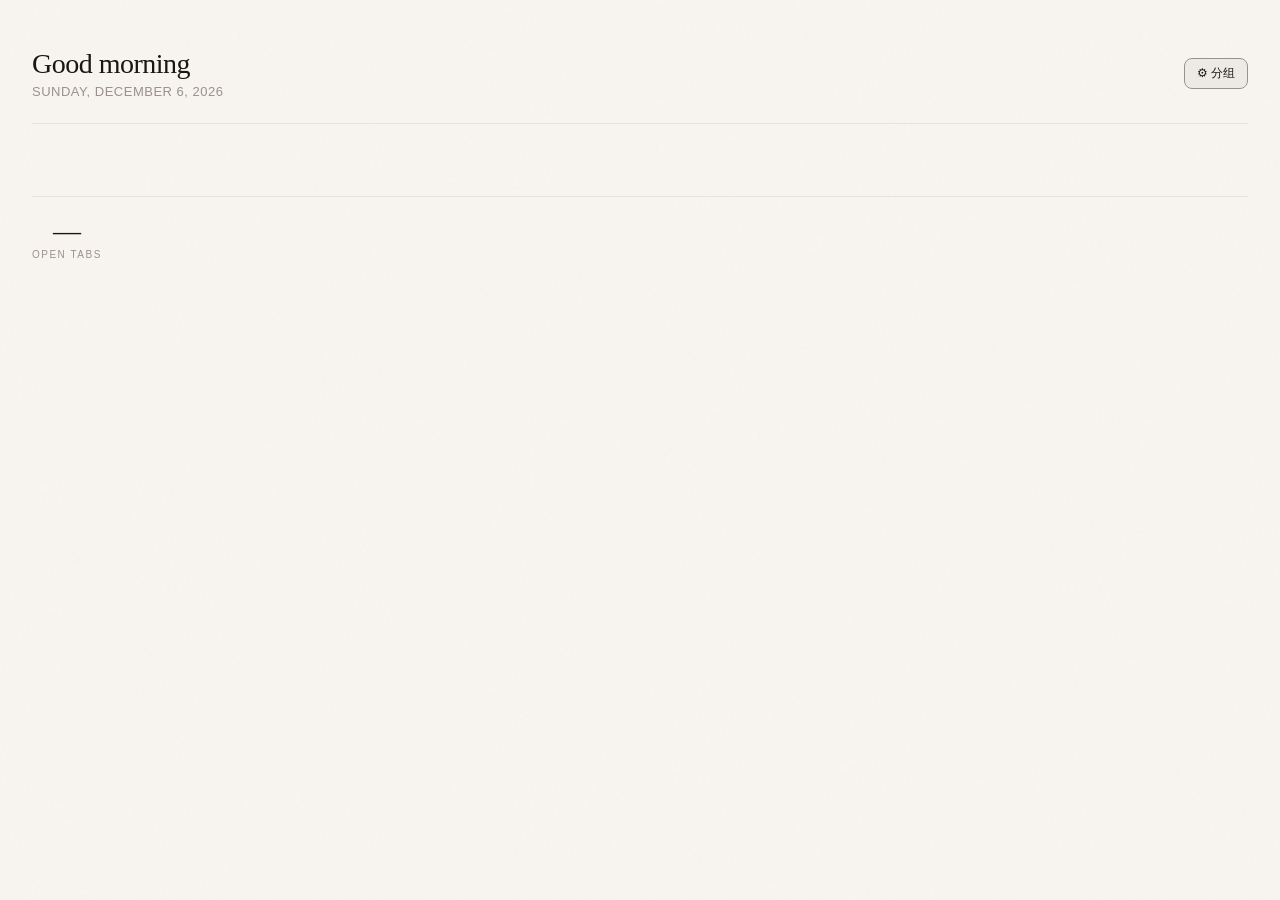
==== commit 813f2306: "release: v1.1.0 — 常用站点磁贴 + 品牌与命名更新 新增：常用站点磁贴（模式页顶部 Shortcuts 区）。按浏览习惯自动生成常用站点；支持手动添加 / 修改 / 移除与拖动排序；" ====
--- a/src/modes/tabout/index.html
+++ b/src/modes/tabout/index.html
@@ -3,7 +3,7 @@
 <head>
   <meta charset="UTF-8">
   <meta name="viewport" content="width=device-width, initial-scale=1.0">
-  <title>Tab Out</title>
+  <title>Mission</title>
 
   <!-- Google Fonts: Newsreader (for headings/numbers) + DM Sans (for body text) -->
   <link rel="preconnect" href="https://fonts.googleapis.com">
@@ -98,7 +98,7 @@
         </svg>
       </div>
       <div class="tab-cleanup-text">
-        You have <strong id="tabOutDupeCount"></strong> Tab Out tabs open. Keep just this one?
+        You have <strong id="tabOutDupeCount"></strong> Mission tabs open. Keep just this one?
       </div>
     </div>
     <button class="tab-cleanup-btn" data-action="close-tabout-dupes">Close extras</button>
@@ -164,9 +164,11 @@
         <div class="stat-label">Open tabs</div>
       </div>
     </div>
-    <div class="last-refresh">
-      <span style="color: var(--muted); font-size: 11px;"><a href="https://github.com/zarazhangrui/tab-out" target="_blank" style="color: var(--muted); text-decoration: underline; text-underline-offset: 2px;">Tab Out</a> by <a href="https://x.com/zarazhangrui" target="_blank" style="color: var(--muted); text-decoration: underline; text-underline-offset: 2px;">Zara</a></span>
-    </div>
+    <!-- 上游署名（原「Tab Out by Zara」）已按 KaiTab 的品牌策略挪到
+         壳设置面板的「致谢」区；主界面不再出现上游名。
+         ⚠️ 上游许可仍完整保留在 modes/tabout/LICENSE，归属声明见 README
+         「功能归属」节 —— 挪的是可见署名，不是版权声明。 -->
+    <div class="last-refresh"></div>
   </footer>
 
 </div><!-- end .container -->
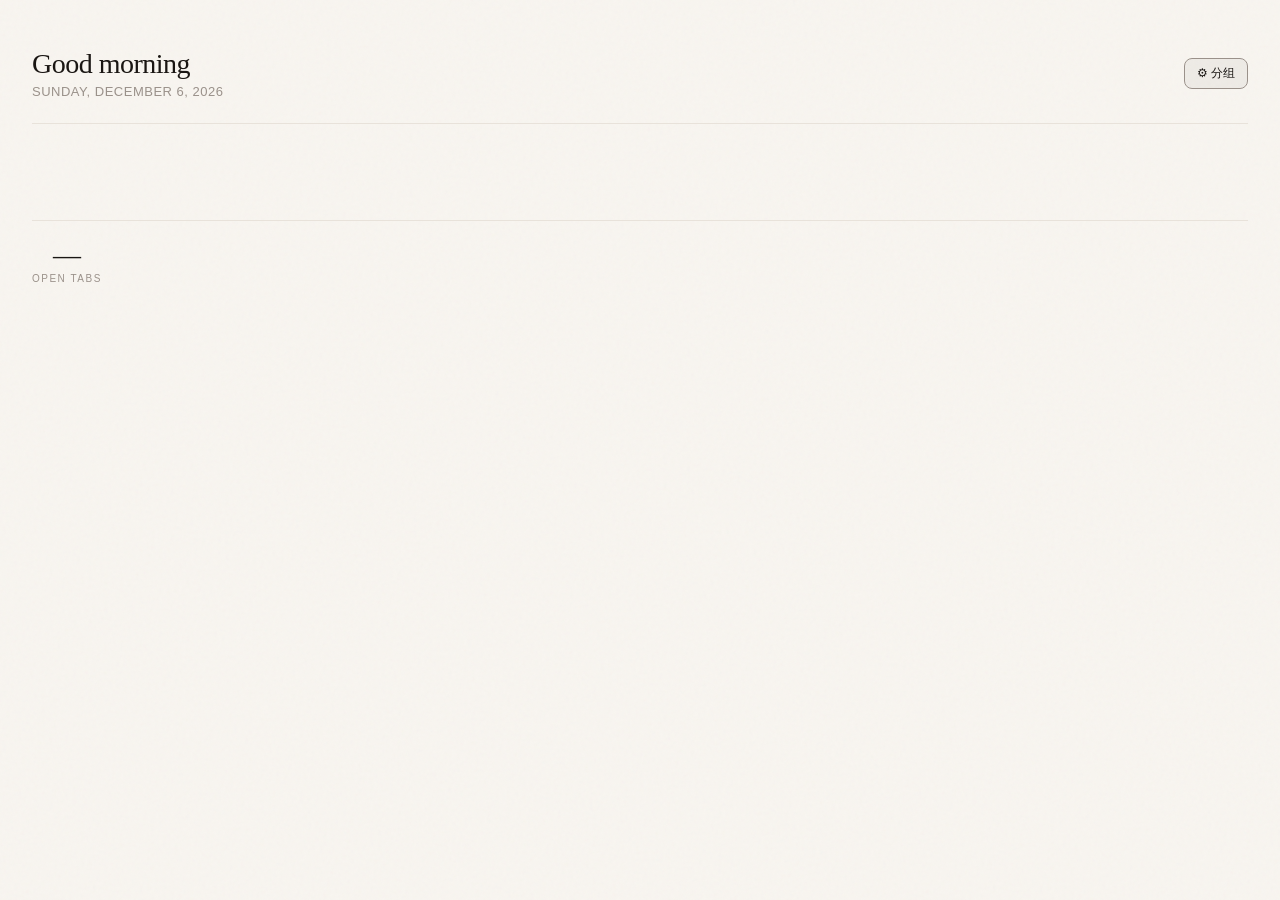
==== commit 7042b0e3: "fix: 模式页「常用站点磁贴」移到重复页提示条之后（版面顺序调整） 用户对比两种顺序后确认：提示条在上、磁贴在下观感更好——提示条是要立刻处理的动作，先呈现；磁贴是常规内容，后呈现。仅调整 DOM " ====
--- a/src/modes/tabout/index.html
+++ b/src/modes/tabout/index.html
@@ -80,13 +80,6 @@
   </header>
 
   <!-- ================================================================
-       KaiTab 叠加层：常用站点磁贴
-       由 kaitab-tiles.js 渲染，数据源 chrome.topSites（可选权限）。
-       未授权 / 已关闭时渲染为空，不占位。此区块属 KaiTab 新增，非上游内容。
-       ================================================================ -->
-  <div id="kaitab-tiles"></div>
-
-  <!-- ================================================================
        TAB OUT DUPES BANNER — appears when you have extra Tab Out tabs open
        Hidden by default; app.js shows it when dupeTabOutCount > 1
        ================================================================ -->
@@ -103,6 +96,15 @@
     </div>
     <button class="tab-cleanup-btn" data-action="close-tabout-dupes">Close extras</button>
   </div>
+
+  <!-- ================================================================
+       KaiTab 叠加层：常用站点磁贴
+       由 kaitab-tiles.js 渲染，数据源 chrome.topSites（可选权限）。
+       未授权 / 已关闭时渲染为空，不占位。此区块属 KaiTab 新增，非上游内容。
+       ⚠️ 位置固定在**重复页提示条之后**：提示条是要立刻处理的动作，放在前；
+       磁贴是常规内容，放在后（用户 2026-09-14 对比两种顺序后确认这版观感更好）。
+       ================================================================ -->
+  <div id="kaitab-tiles"></div>
 
   <!-- ================================================================
        MAIN CONTENT AREA — two-column layout
--- a/src/modes/tabout/kaitab-tiles.css
+++ b/src/modes/tabout/kaitab-tiles.css
@@ -8,8 +8,9 @@
    ============================================================ */
 
 #kaitab-tiles {
-  /* header 自带 48px 下边距，这里回收一部分，让磁贴区贴近头部 */
-  margin: -24px 0 40px;
+  /* 位置：紧跟「重复页提示条」之后（见 index.html 注释）。
+     提示条自带 28px 下边距，这里不再额外收紧上边距，只用下边距与 "Open tabs" 拉开。 */
+  margin: 0 0 40px;
 }
 
 .kt-row {
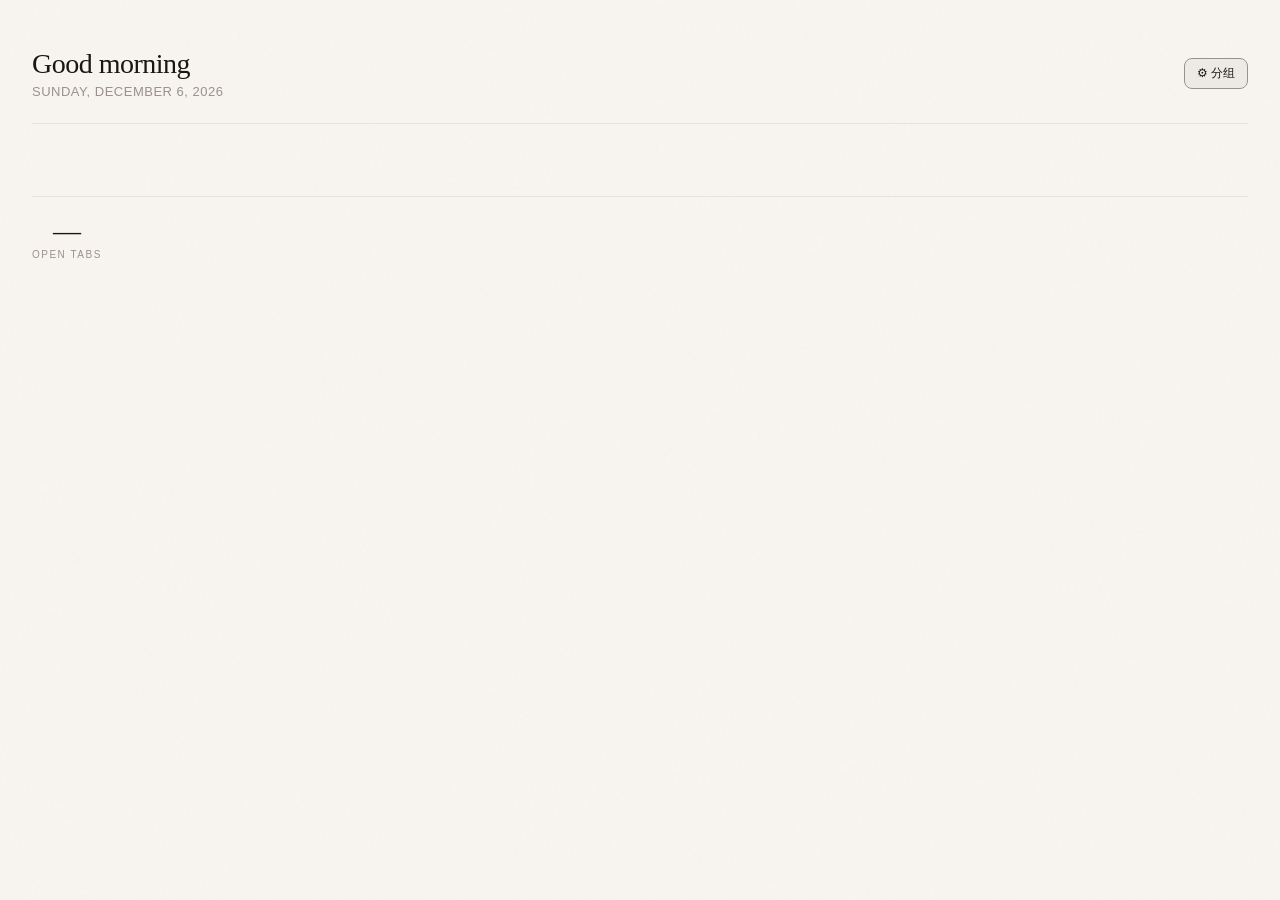
==== commit 53a124f0: "fix: 修复「重复 New Tab 提示」在部分 Chromium 浏览器下不触发 + 恢复磁贴与提示条的版面顺序 重复页判定：上游只认扩展根 index.html 与 chrome://newta" ====
--- a/src/modes/tabout/index.html
+++ b/src/modes/tabout/index.html
@@ -80,6 +80,20 @@
   </header>
 
   <!-- ================================================================
+       KaiTab 叠加层：常用站点磁贴
+       由 kaitab-tiles.js 渲染，数据源 chrome.topSites（可选权限）。
+       未授权 / 已关闭时渲染为空，不占位。此区块属 KaiTab 新增，非上游内容。
+       ⚠️ 位置固定在**重复页提示条之前**（用户 2026-09-14 让我判「哪种合适」，
+       结论：磁贴在上）：
+         ① 磁贴是起始页的**首屏高频内容**，位置应当稳定；提示条只在有重复页时
+            出现，若放在磁贴之上，磁贴会随提示条出现/消失而上下跳。
+         ② 提示条讲的就是「打开的标签页」，紧贴它所属的 `Open tabs` 区块语义更连贯。
+         ③ 没有提示条时两种顺序渲染完全相同 —— 差别只在它出现的那一刻，
+            而那时更该让「变长内容」（Open tabs 列表）让位，而不是让固定靶标让位。
+       ================================================================ -->
+  <div id="kaitab-tiles"></div>
+
+  <!-- ================================================================
        TAB OUT DUPES BANNER — appears when you have extra Tab Out tabs open
        Hidden by default; app.js shows it when dupeTabOutCount > 1
        ================================================================ -->
@@ -96,15 +110,6 @@
     </div>
     <button class="tab-cleanup-btn" data-action="close-tabout-dupes">Close extras</button>
   </div>
-
-  <!-- ================================================================
-       KaiTab 叠加层：常用站点磁贴
-       由 kaitab-tiles.js 渲染，数据源 chrome.topSites（可选权限）。
-       未授权 / 已关闭时渲染为空，不占位。此区块属 KaiTab 新增，非上游内容。
-       ⚠️ 位置固定在**重复页提示条之后**：提示条是要立刻处理的动作，放在前；
-       磁贴是常规内容，放在后（用户 2026-09-14 对比两种顺序后确认这版观感更好）。
-       ================================================================ -->
-  <div id="kaitab-tiles"></div>
 
   <!-- ================================================================
        MAIN CONTENT AREA — two-column layout
--- a/src/modes/tabout/kaitab-tiles.css
+++ b/src/modes/tabout/kaitab-tiles.css
@@ -8,9 +8,9 @@
    ============================================================ */
 
 #kaitab-tiles {
-  /* 位置：紧跟「重复页提示条」之后（见 index.html 注释）。
-     提示条自带 28px 下边距，这里不再额外收紧上边距，只用下边距与 "Open tabs" 拉开。 */
-  margin: 0 0 40px;
+  /* 位置：在「重复页提示条」**之前**（见 index.html 注释）。
+     header 自带 48px 下边距，这里回收一部分让磁贴贴近头部；下边距与提示条拉开。 */
+  margin: -24px 0 40px;
 }
 
 .kt-row {
